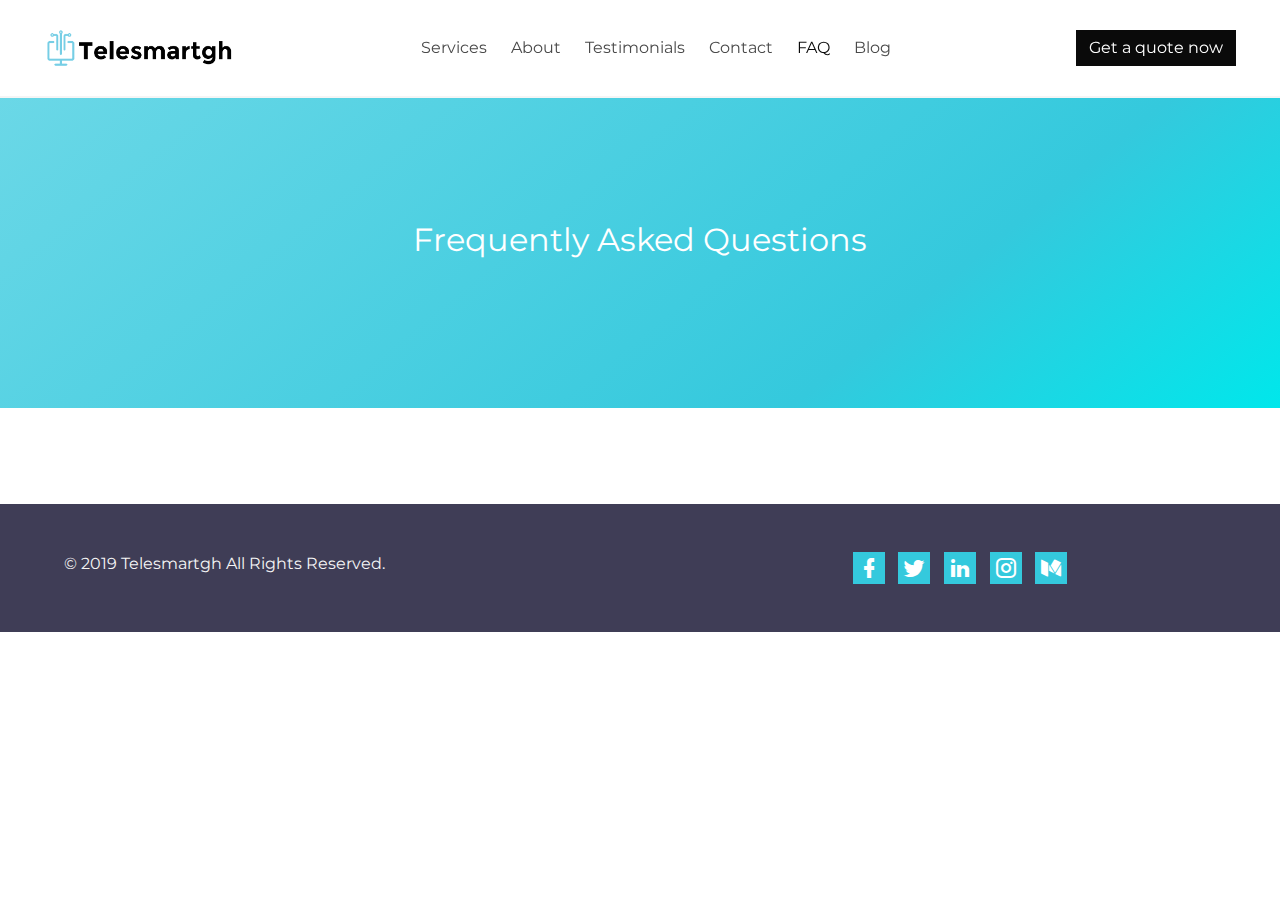
==== faq.html @ b4945550 "created faq page" ====
<!DOCTYPE html>
<html lang="en" class="has-navbar-fixed-top">

<head>
    <meta charset="UTF-8" />
    <meta name="viewport" content="width=device-width, initial-scale=1.0" />
    <meta http-equiv="X-UA-Compatible" content="ie=edge" />
    <link rel="shortcut icon" href="assets/img/Telesmartgh-icon.png" type="image/x-icon">
    <link rel="stylesheet" href="assets/css/bulma.min.css" />
    <link rel="stylesheet" href="assets/MaterialDesign-Webfont-master/css/materialdesignicons.min.css">
    <link rel="stylesheet" href="assets/css/bulma-timeline.min.css">
    <link rel="stylesheet" href="assets/css/styles.css" />
    <title>Telesmartgh: Frequently Asked Questions</title>
</head>

<body>
    <nav class="navbar is-spaced has-shadow is-fixed-top" role="navigation" aria-label="main navigation">
        <div class="navbar-brand">
            <a class="navbar-item" href="#main-navbar">
                <img src="assets/img/Telesmartgh-logo.png" />
            </a>
            <a role="button" class="navbar-burger burger" aria-label="menu" aria-expanded="false"
                data-target="navbarBasicExample">
                <span aria-hidden="true"></span>
                <span aria-hidden="true"></span>
                <span aria-hidden="true"></span>
            </a>
        </div>

        <div id="main-navbar" class="navbar-menu">
            <div class="navbar-end">
                <a class="navbar-item" href="index#services">
                    Services
                </a>
                <a class="navbar-item" href="index#about">
                    About
                </a>
                <a class="navbar-item" href="index#testimonials">
                    Testimonials
                </a>
                <a class="navbar-item" href="index#contact">
                    Contact
                </a>
                <a class="navbar-item is-active" href="#">
                    FAQ
                </a>
                <a class="navbar-item" href="https://medium.com/@telesmartgh">
                    Blog
                </a>
            </div>
            <div class="navbar-end">
                <div class="navbar-item">
                    <div class="buttons">
                        <a class="button is-black is-normal is-radiusless">
                            Get a quote now
                        </a>
                    </div>
                </div>
            </div>
        </div>
    </nav>

    <section class="hero is-medium custom-gradient is-fullheight-with-navbar">
        <div class="hero-body">
            <h4 class="is-size-3 has-text-centered has-text-white">Frequently Asked Questions</h4>
        </div>
    </section>

    <section class="">
        <div class="hero-body">
            
        </div>
    </section>

    <section class="footer is-dark">
        <div class="container">
            <div class="columns">
                <div class="column">
                    <p>
                        &copy; 2019 Telesmartgh All Rights Reserved.
                    </p>
                </div>
                <div class="column is-4">
                    <ul class="footer-social">
                        <li>
                            <a href="https://m.facebook.com/telesmart.gh" target="_blank" rel="noopener noreferrer">
                                <i class="icon is-medium mdi mdi-facebook mdi-24px mdi-light social-icon"></i>
                            </a>
                        </li>
                        <li>
                            <a href="https://twitter.com/telesmartgh" target="_blank" rel="noopener noreferrer">
                                <i class="icon is-medium mdi mdi-twitter mdi-24px mdi-light social-icon"></i>
                            </a>
                        </li>
                        <li>
                            <a href="https://www.linkedin.com/in/telesmart-gh-77909918b" target="_blank" rel="noopener noreferrer">
                                <i class="icon is-medium mdi mdi-linkedin mdi-24px mdi-light social-icon"></i>
                            </a>
                        </li>
                        <li>
                            <a href="https://www.instagram.com/telesmartgh/" target="_blank" rel="noopener noreferrer">
                                <i class="icon is-medium mdi mdi-instagram mdi-24px mdi-light social-icon"></i>
                            </a>
                        </li>
                        <li>
                            <a href="https://medium.com/@telesmartgh" target="_blank" rel="noopener noreferrer">
                                <i class="icon is-medium mdi mdi-medium mdi-24px mdi-light social-icon"></i>
                            </a>
                        </li>
                    </ul>
                </div>
            </div>
        </div>
    </section>


    <script src="assets/js/jquery-3.1.1.min.js"></script>
    <script>
        $(document).ready(function() {
            // Check for click events on the navbar burger icon
            $(".navbar-burger").click(function() {
                // Toggle the "is-active" class on both the "navbar-burger" and the "navbar-menu"
                $(".navbar-burger").toggleClass("is-active");
                $(".navbar-menu").toggleClass("is-active");
            });
        });
    </script>
</body>

</html>
---- assets/css/styles.css ----
@import url('https://fonts.googleapis.com/css?family=Montserrat:300,400&display=swap');

html, body {
    font-family: 'Montserrat', sans-serif;
    scroll-behavior: smooth;
}

body.has-navbar-fixed-top, html.has-navbar-fixed-top {
    padding-top: 4.5rem;
}

.navbar-item img {
    max-height: 3rem;
}

.custom-text-color {
    color: #4c4b77;
}

.custom-gradient {
    background-image: linear-gradient(141deg,#6cd8e7 0,#34c9dd 71%,#00e7eb 100%);
}

.hero-text {
    padding: 2rem 0 0 3rem;
}

.hero-text h1 {
    line-height: 3.7rem;
}

.about-text {
    padding: 0 2rem;
}

.custom-box {
    padding: 45px;
    box-shadow: 0px 15px 60px 0px rgba(0,0,0,0.1);
    background-color: #fff;
    margin: 2rem 1rem;
}

.footer {
    background-color: #3f3d56;
    color: whitesmoke;
    padding: 3rem 1.5rem 3rem;
}

.footer-social li {
    display: inline-block;
    margin: 0 0.3rem;
}

.social-icon {
    background-color: #34c9dd;
    padding: 0.5rem;
}

.social-icon:hover {
    background-color: #4c4b77;
}
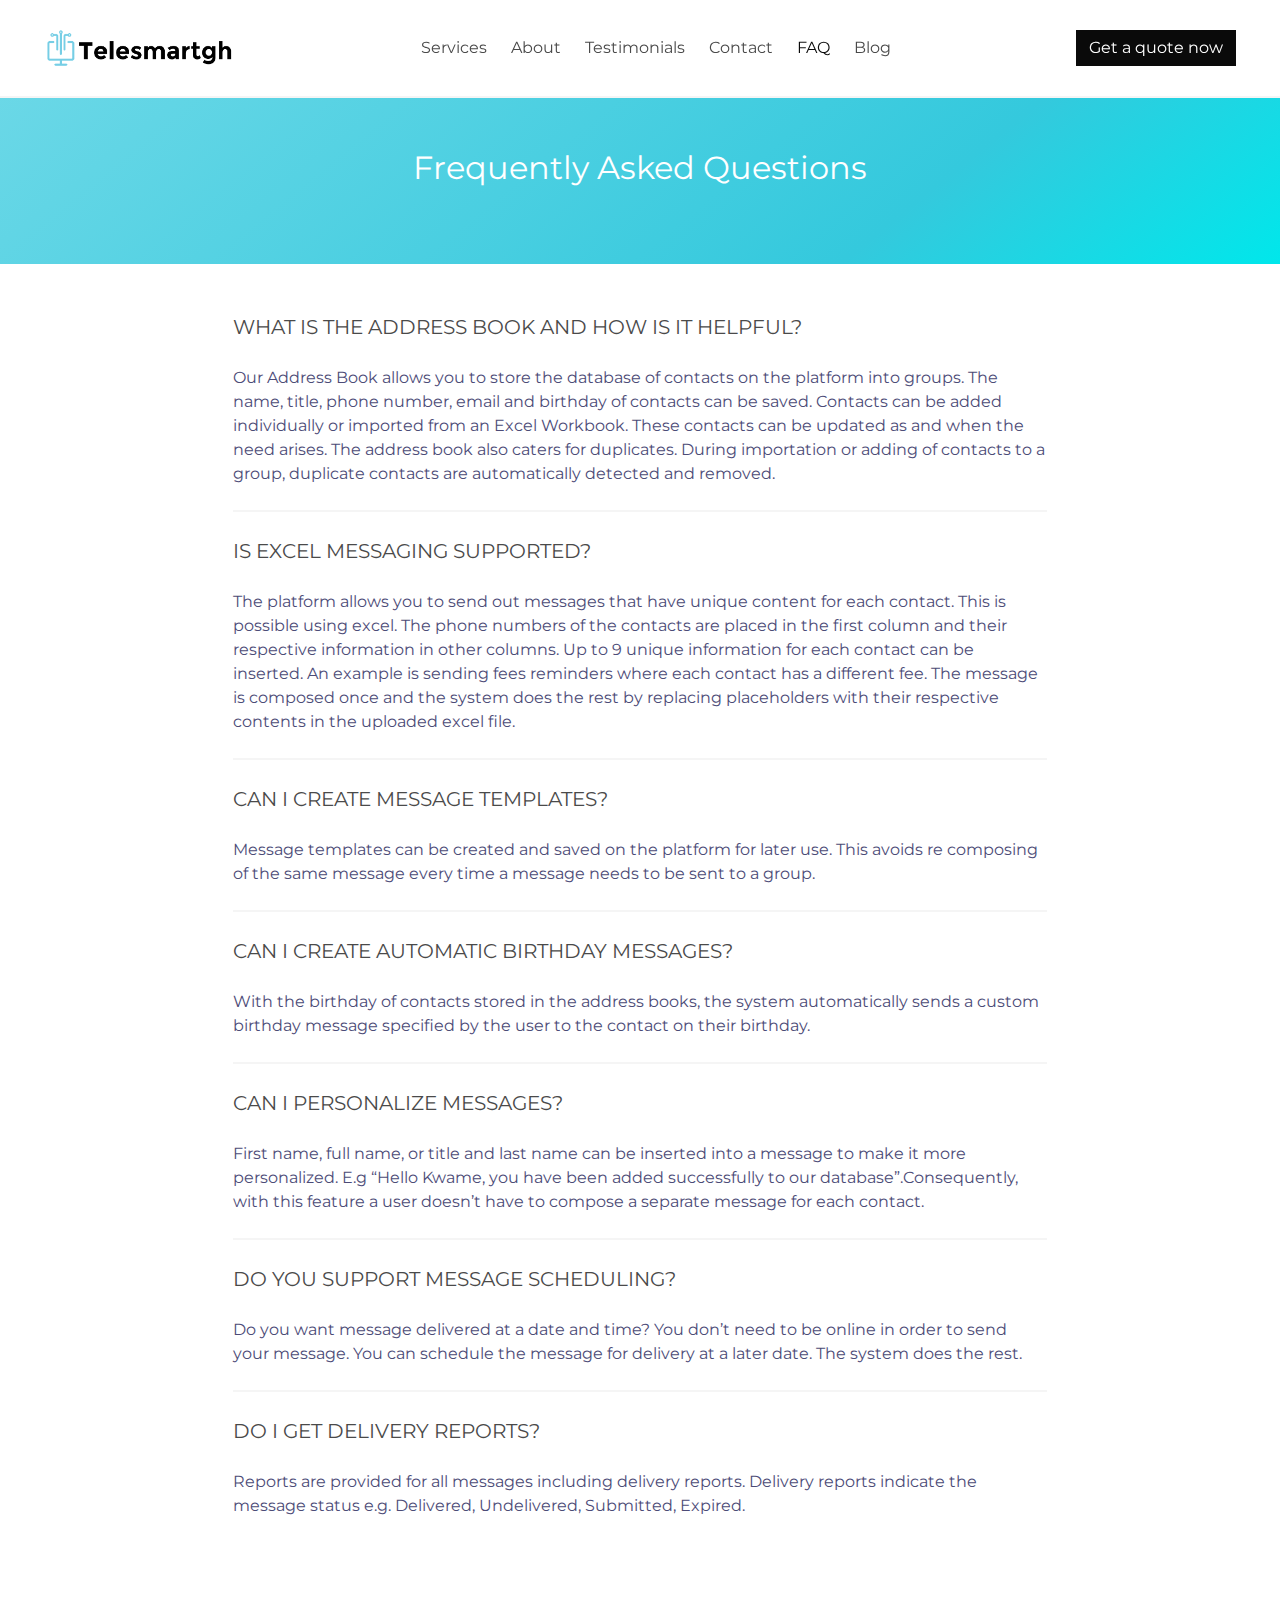
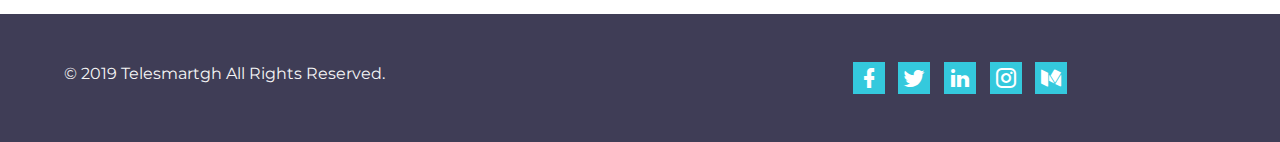
==== commit 2b991fa4: "added content to faq" ====
--- a/faq.html
+++ b/faq.html
@@ -60,15 +60,101 @@
         </div>
     </nav>
 
-    <section class="hero is-medium custom-gradient is-fullheight-with-navbar">
+    <section class="hero custom-gradient is-fullheight-with-navbar">
         <div class="hero-body">
-            <h4 class="is-size-3 has-text-centered has-text-white">Frequently Asked Questions</h4>
+            <br>
+            <h4 class="is-size-3 has-text-centered has-text-white">
+                Frequently Asked Questions
+            </h4>
+            <br>
         </div>
     </section>
 
-    <section class="">
+    <section class="hero">
         <div class="hero-body">
-            
+            <div class="columns">
+                <div class="column is-8 is-offset-2">
+                    <div class="faq-text">
+                        <h4 class="is-size-5 is-uppercase is-black">
+                            what is the address book and how is it helpful?
+                        </h4>
+                        <br>
+                        <p class="custom-text-color">
+                            Our Address Book allows you to store the database of contacts on the platform 
+                            into groups. The name, title, phone number, email and birthday of contacts can 
+                            be saved. Contacts can be added individually or imported from an Excel Workbook. 
+                            These contacts can be updated as and when the need arises. The address book also 
+                            caters for duplicates. During importation or adding of contacts to a group, 
+                            duplicate contacts are automatically detected and removed.
+                        </p>
+                        <hr>
+                        <h4 class="is-size-5 is-uppercase is-black">
+                            is excel messaging supported?
+                        </h4>
+                        <br>
+                        <p class="custom-text-color">
+                            The platform allows you to send out messages that have unique content for each 
+                            contact. This is possible using excel. The phone numbers of the contacts are placed 
+                            in the first column and their respective information in other columns. Up to 9 unique 
+                            information for each contact can be inserted. An example is sending fees reminders 
+                            where each contact has a different fee. The message is composed once and the system 
+                            does the rest by replacing placeholders with their respective contents in the uploaded 
+                            excel file.
+                        </p>
+                        <hr>
+                        <h4 class="is-size-5 is-uppercase is-black">
+                            can i create message templates?
+                        </h4>
+                        <br>
+                        <p class="custom-text-color">
+                            Message templates can be created and saved on the platform for later use. 
+                            This avoids re composing of the same message every time a message needs to 
+                            be sent to a group.
+                        </p>
+                        <hr>
+                        <h4 class="is-size-5 is-uppercase is-black">
+                            can i create automatic birthday messages?
+                        </h4>
+                        <br>
+                        <p class="custom-text-color">
+                            With the birthday of contacts stored in the address books, the system 
+                            automatically sends a custom birthday message specified by the user to the 
+                            contact on their birthday.
+                        </p>
+                        <hr>
+                        <h4 class="is-size-5 is-uppercase is-black">
+                            can i personalize messages?
+                        </h4>
+                        <br>
+                        <p class="custom-text-color">
+                            First name, full name, or title and last name can be inserted into a message 
+                            to make it more personalized. E.g “Hello Kwame, you have been added successfully 
+                            to our database”.Consequently, with this feature a user doesn’t have to compose 
+                            a separate message for each contact.
+                        </p>
+                        <hr>
+                        <h4 class="is-size-5 is-uppercase is-black">
+                            Do you support message scheduling?
+                        </h4>
+                        <br>
+                        <p class="custom-text-color">
+                            Do you want message delivered at a date and time? You don’t need to be online in 
+                            order to send your message. You can schedule the message for delivery at a later date. 
+                            The system does the rest.
+                        </p>
+                        <hr>
+                        <h4 class="is-size-5 is-uppercase is-black">
+                            Do i get delivery reports?
+                        </h4>
+                        <br>
+                        <p class="custom-text-color">
+                            Reports are provided for all messages including delivery reports. Delivery reports 
+                            indicate the message status e.g. Delivered, Undelivered, Submitted, Expired.
+                        </p>
+                        <br><br>
+                    </div>
+                </div>
+            </div>
         </div>
     </section>
 
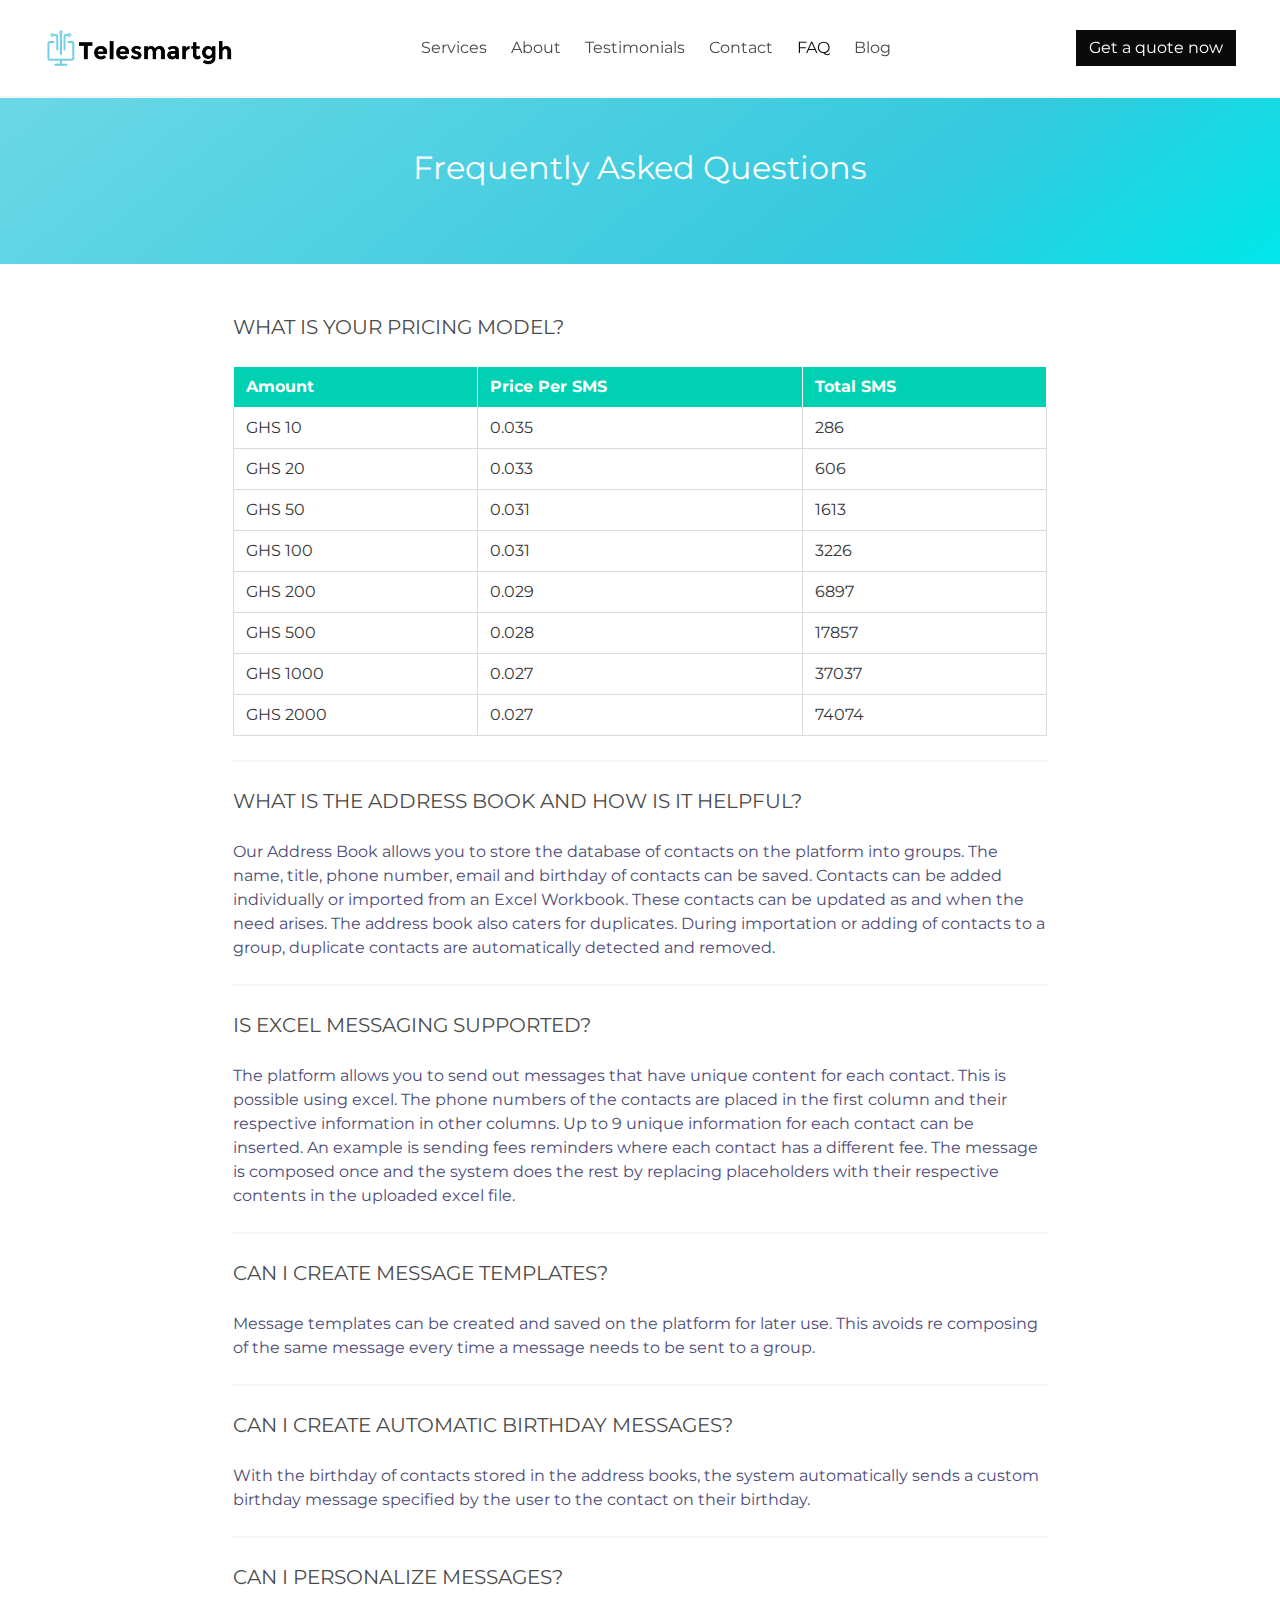
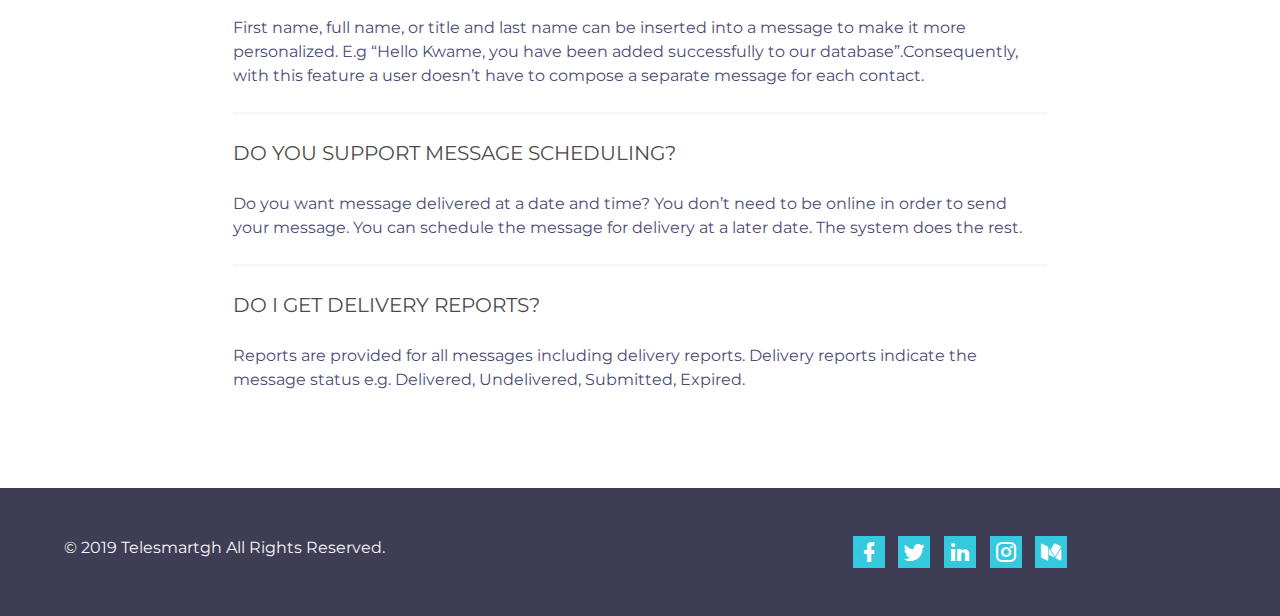
==== commit abb28398: "added pricing to faq" ====
--- a/faq.html
+++ b/faq.html
@@ -29,16 +29,16 @@
 
         <div id="main-navbar" class="navbar-menu">
             <div class="navbar-end">
-                <a class="navbar-item" href="index#services">
+                <a class="navbar-item" href="index.html#services">
                     Services
                 </a>
-                <a class="navbar-item" href="index#about">
+                <a class="navbar-item" href="index.html#about">
                     About
                 </a>
-                <a class="navbar-item" href="index#testimonials">
+                <a class="navbar-item" href="index.html#testimonials">
                     Testimonials
                 </a>
-                <a class="navbar-item" href="index#contact">
+                <a class="navbar-item" href="index.html#contact">
                     Contact
                 </a>
                 <a class="navbar-item is-active" href="#">
@@ -76,15 +76,72 @@
                 <div class="column is-8 is-offset-2">
                     <div class="faq-text">
                         <h4 class="is-size-5 is-uppercase is-black">
+                            what is your pricing model?
+                        </h4>
+                        <br>
+                        <table class="table is-hoverable is-bordered is-fullwidth">
+                            <thead>
+                                <tr class="is-selected">
+                                    <th>Amount</th>
+                                    <th>Price Per SMS</th>
+                                    <th>Total SMS</th>
+                                </tr>
+                            </thead>
+                            <tbody class="wpsm-tbody">
+                                <tr>
+                                    <td> GHS 10
+                                    </td>
+                                    <td class=""> 0.035 </td>
+                                    <td> 286 </td>
+                                </tr>
+                                <tr>
+                                    <td> GHS 20 </td>
+                                    <td class=""> 0.033 </td>
+                                    <td> 606 </td>
+                                </tr>
+                                <tr>
+                                    <td> GHS 50 </td>
+                                    <td class=""> 0.031 </td>
+                                    <td> 1613 </td>
+                                </tr>
+                                <tr>
+                                    <td> GHS 100 </td>
+                                    <td class=""> 0.031 </td>
+                                    <td> 3226 </td>
+                                </tr>
+                                <tr>
+                                    <td> GHS 200 </td>
+                                    <td class=""> 0.029 </td>
+                                    <td> 6897 </td>
+                                </tr>
+                                <tr>
+                                    <td> GHS 500 </td>
+                                    <td class=""> 0.028 </td>
+                                    <td> 17857 </td>
+                                </tr>
+                                <tr>
+                                    <td> GHS 1000 </td>
+                                    <td class=""> 0.027 </td>
+                                    <td> 37037 </td>
+                                </tr>
+                                <tr>
+                                    <td> GHS 2000 </td>
+                                    <td class=""> 0.027 </td>
+                                    <td> 74074 </td>
+                                </tr>
+                            </tbody>
+                        </table>
+                        <hr>
+                        <h4 class="is-size-5 is-uppercase is-black">
                             what is the address book and how is it helpful?
                         </h4>
                         <br>
                         <p class="custom-text-color">
-                            Our Address Book allows you to store the database of contacts on the platform 
-                            into groups. The name, title, phone number, email and birthday of contacts can 
-                            be saved. Contacts can be added individually or imported from an Excel Workbook. 
-                            These contacts can be updated as and when the need arises. The address book also 
-                            caters for duplicates. During importation or adding of contacts to a group, 
+                            Our Address Book allows you to store the database of contacts on the platform
+                            into groups. The name, title, phone number, email and birthday of contacts can
+                            be saved. Contacts can be added individually or imported from an Excel Workbook.
+                            These contacts can be updated as and when the need arises. The address book also
+                            caters for duplicates. During importation or adding of contacts to a group,
                             duplicate contacts are automatically detected and removed.
                         </p>
                         <hr>
@@ -93,12 +150,12 @@
                         </h4>
                         <br>
                         <p class="custom-text-color">
-                            The platform allows you to send out messages that have unique content for each 
-                            contact. This is possible using excel. The phone numbers of the contacts are placed 
-                            in the first column and their respective information in other columns. Up to 9 unique 
-                            information for each contact can be inserted. An example is sending fees reminders 
-                            where each contact has a different fee. The message is composed once and the system 
-                            does the rest by replacing placeholders with their respective contents in the uploaded 
+                            The platform allows you to send out messages that have unique content for each
+                            contact. This is possible using excel. The phone numbers of the contacts are placed
+                            in the first column and their respective information in other columns. Up to 9 unique
+                            information for each contact can be inserted. An example is sending fees reminders
+                            where each contact has a different fee. The message is composed once and the system
+                            does the rest by replacing placeholders with their respective contents in the uploaded
                             excel file.
                         </p>
                         <hr>
@@ -107,8 +164,8 @@
                         </h4>
                         <br>
                         <p class="custom-text-color">
-                            Message templates can be created and saved on the platform for later use. 
-                            This avoids re composing of the same message every time a message needs to 
+                            Message templates can be created and saved on the platform for later use.
+                            This avoids re composing of the same message every time a message needs to
                             be sent to a group.
                         </p>
                         <hr>
@@ -117,8 +174,8 @@
                         </h4>
                         <br>
                         <p class="custom-text-color">
-                            With the birthday of contacts stored in the address books, the system 
-                            automatically sends a custom birthday message specified by the user to the 
+                            With the birthday of contacts stored in the address books, the system
+                            automatically sends a custom birthday message specified by the user to the
                             contact on their birthday.
                         </p>
                         <hr>
@@ -127,9 +184,9 @@
                         </h4>
                         <br>
                         <p class="custom-text-color">
-                            First name, full name, or title and last name can be inserted into a message 
-                            to make it more personalized. E.g “Hello Kwame, you have been added successfully 
-                            to our database”.Consequently, with this feature a user doesn’t have to compose 
+                            First name, full name, or title and last name can be inserted into a message
+                            to make it more personalized. E.g “Hello Kwame, you have been added successfully
+                            to our database”.Consequently, with this feature a user doesn’t have to compose
                             a separate message for each contact.
                         </p>
                         <hr>
@@ -138,8 +195,8 @@
                         </h4>
                         <br>
                         <p class="custom-text-color">
-                            Do you want message delivered at a date and time? You don’t need to be online in 
-                            order to send your message. You can schedule the message for delivery at a later date. 
+                            Do you want message delivered at a date and time? You don’t need to be online in
+                            order to send your message. You can schedule the message for delivery at a later date.
                             The system does the rest.
                         </p>
                         <hr>
@@ -148,7 +205,7 @@
                         </h4>
                         <br>
                         <p class="custom-text-color">
-                            Reports are provided for all messages including delivery reports. Delivery reports 
+                            Reports are provided for all messages including delivery reports. Delivery reports
                             indicate the message status e.g. Delivered, Undelivered, Submitted, Expired.
                         </p>
                         <br><br>
@@ -179,7 +236,8 @@
                             </a>
                         </li>
                         <li>
-                            <a href="https://www.linkedin.com/in/telesmart-gh-77909918b" target="_blank" rel="noopener noreferrer">
+                            <a href="https://www.linkedin.com/in/telesmart-gh-77909918b" target="_blank"
+                                rel="noopener noreferrer">
                                 <i class="icon is-medium mdi mdi-linkedin mdi-24px mdi-light social-icon"></i>
                             </a>
                         </li>
@@ -202,9 +260,9 @@
 
     <script src="assets/js/jquery-3.1.1.min.js"></script>
     <script>
-        $(document).ready(function() {
+        $(document).ready(function () {
             // Check for click events on the navbar burger icon
-            $(".navbar-burger").click(function() {
+            $(".navbar-burger").click(function () {
                 // Toggle the "is-active" class on both the "navbar-burger" and the "navbar-menu"
                 $(".navbar-burger").toggleClass("is-active");
                 $(".navbar-menu").toggleClass("is-active");
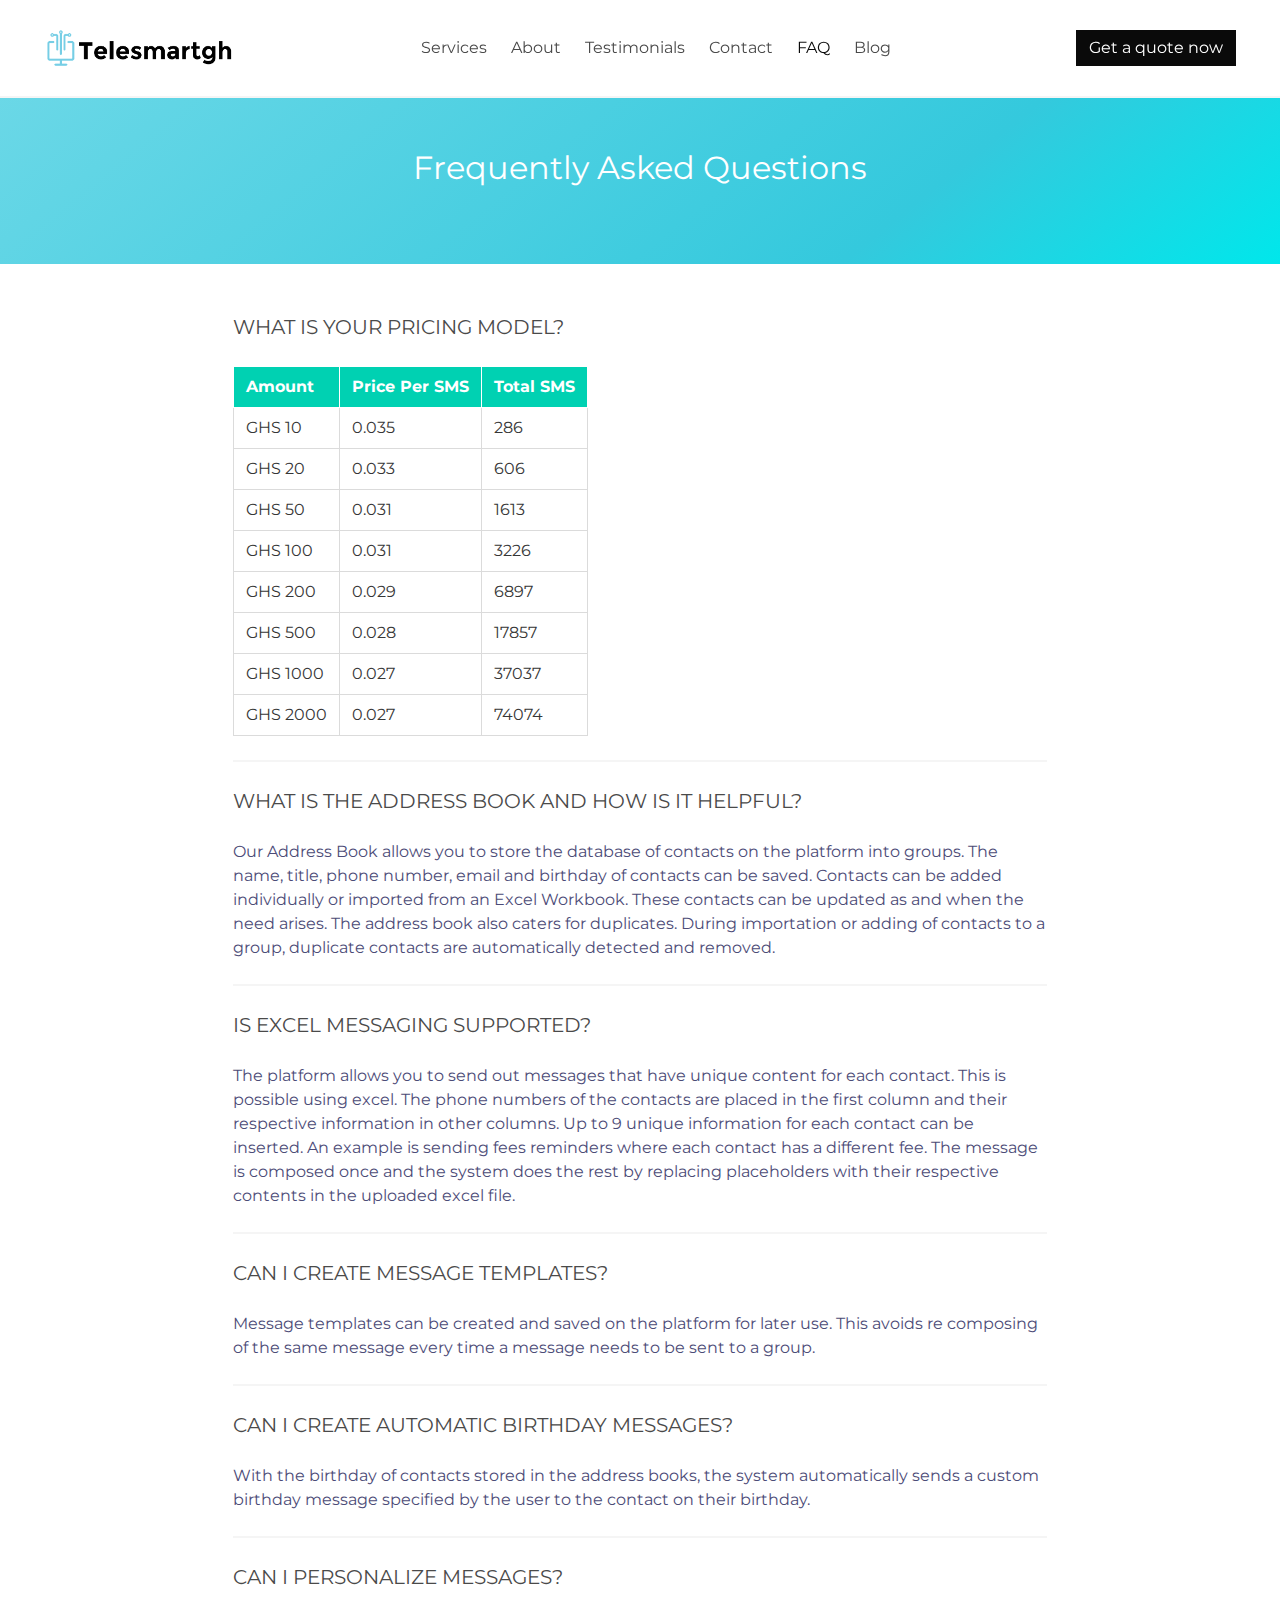
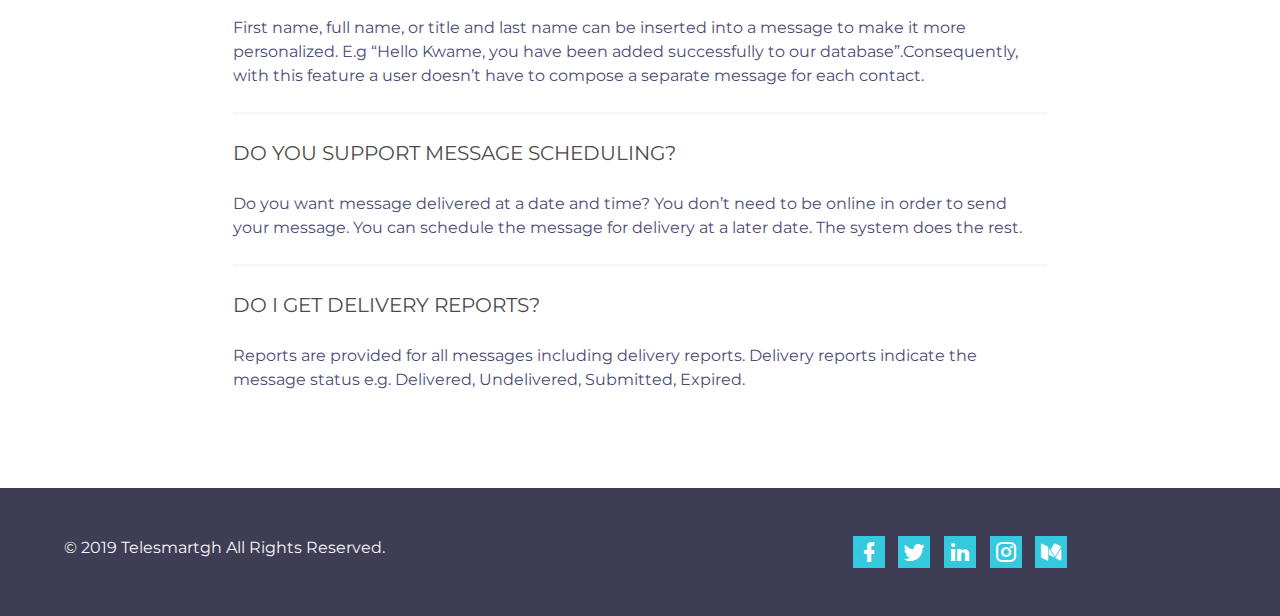
==== commit 183fabd4: "added pricing table" ====
--- a/faq.html
+++ b/faq.html
@@ -79,7 +79,7 @@
                             what is your pricing model?
                         </h4>
                         <br>
-                        <table class="table is-hoverable is-bordered is-fullwidth">
+                        <table class="table is-hoverable is-bordered is-fullwidtha">
                             <thead>
                                 <tr class="is-selected">
                                     <th>Amount</th>
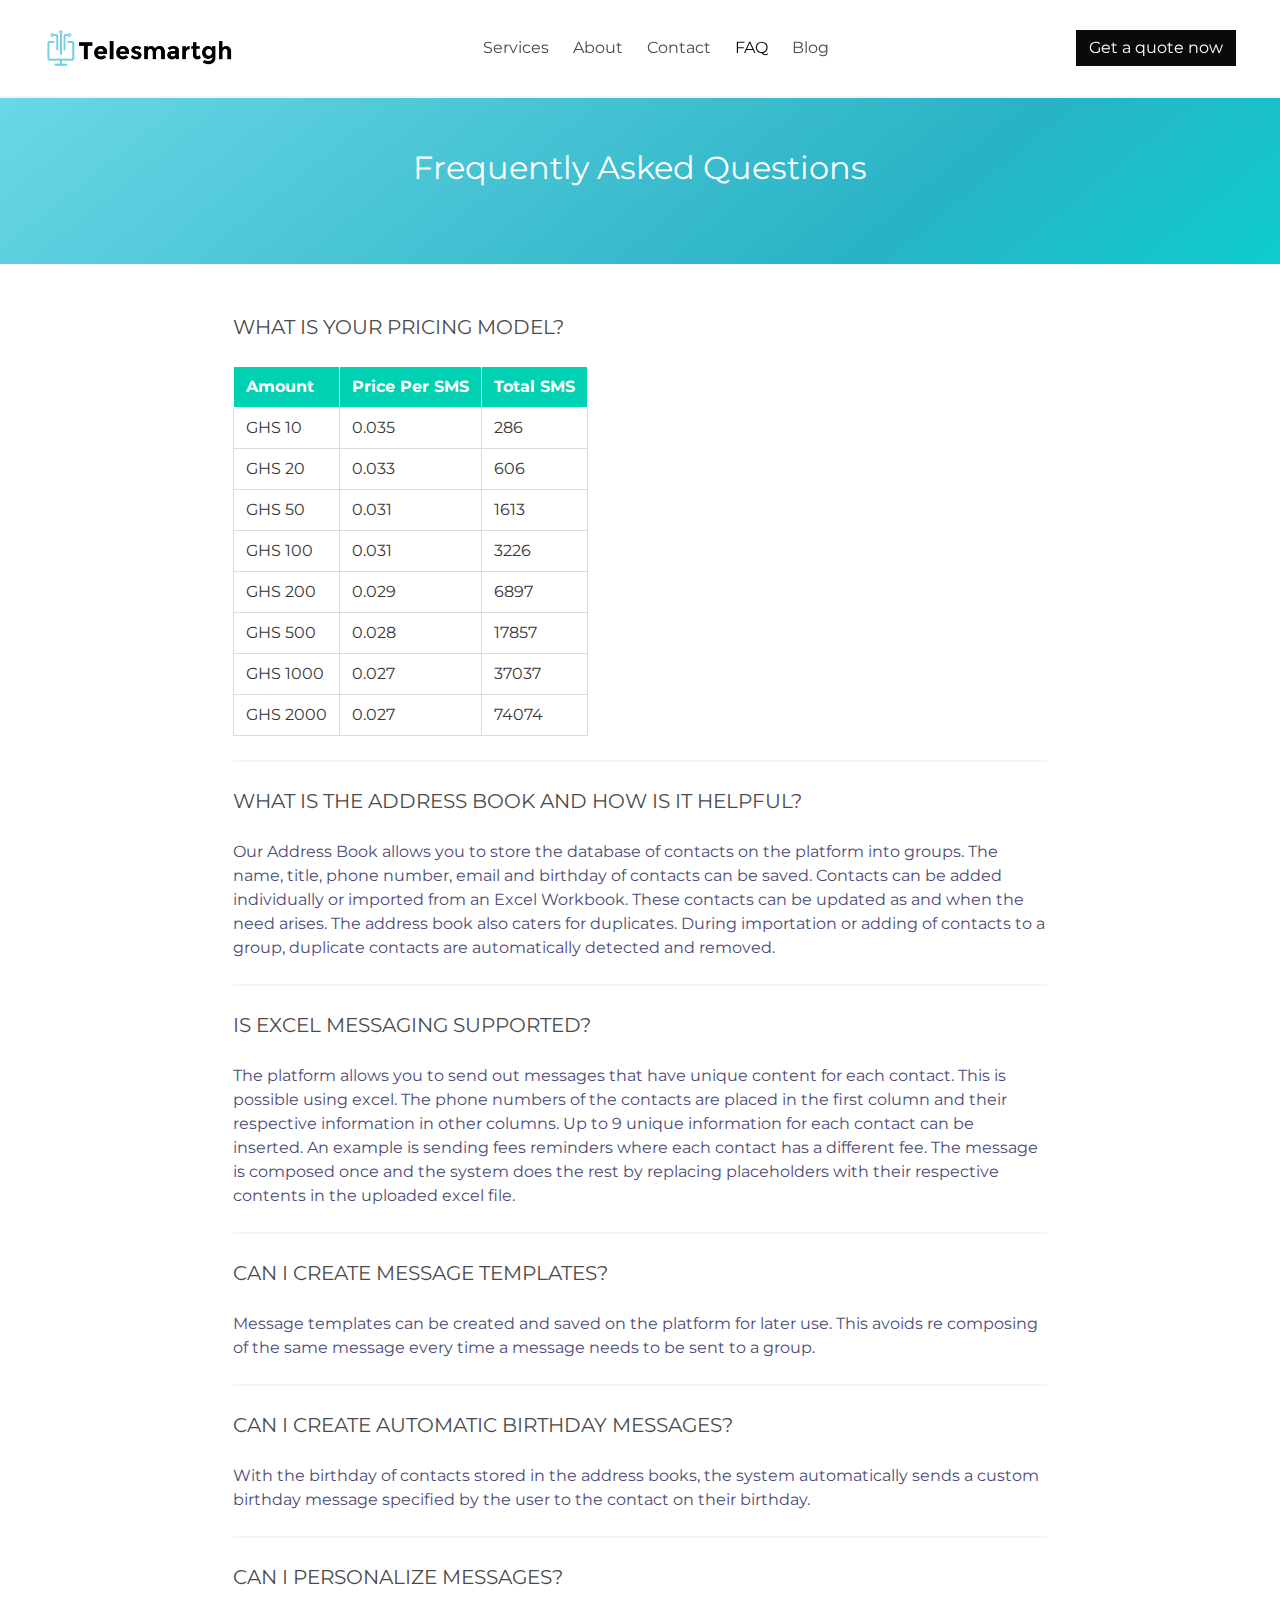
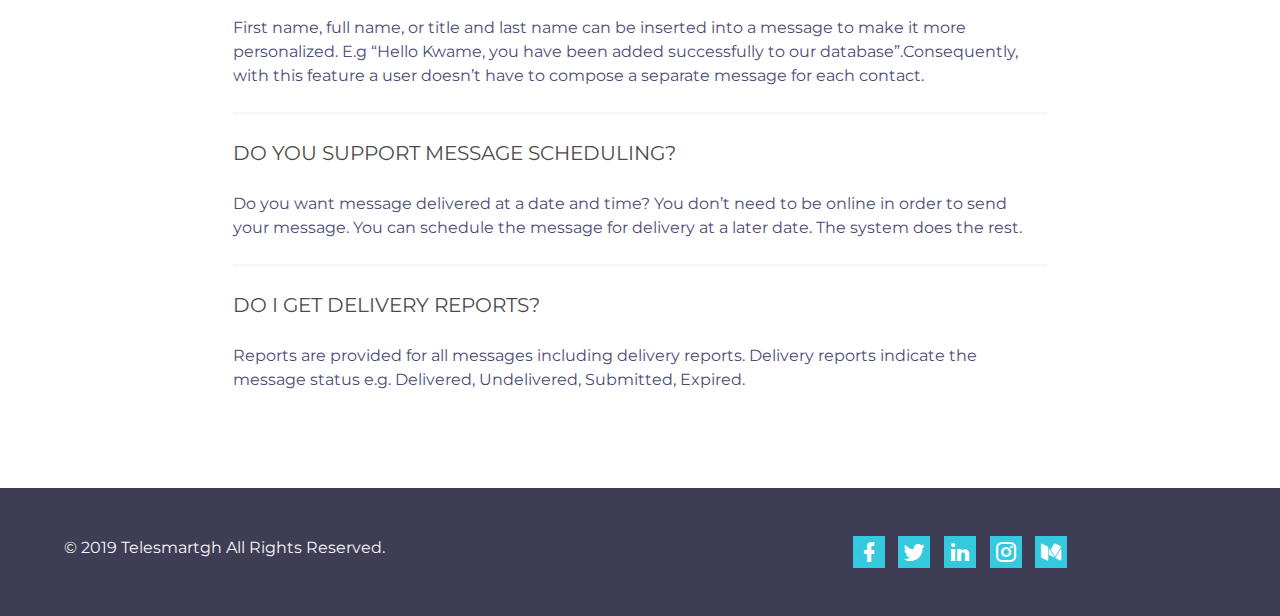
==== commit c0d50bef: "removed link to testimonial" ====
--- a/faq.html
+++ b/faq.html
@@ -35,9 +35,9 @@
                 <a class="navbar-item" href="index.html#about">
                     About
                 </a>
-                <a class="navbar-item" href="index.html#testimonials">
+                <!-- <a class="navbar-item" href="index.html#testimonials">
                     Testimonials
-                </a>
+                </a> -->
                 <a class="navbar-item" href="index.html#contact">
                     Contact
                 </a>
@@ -51,7 +51,7 @@
             <div class="navbar-end">
                 <div class="navbar-item">
                     <div class="buttons">
-                        <a class="button is-black is-normal is-radiusless">
+                        <a href="https://forms.gle/N54o7AHx36pvJCMu6" class="button is-black is-normal is-radiusless">
                             Get a quote now
                         </a>
                     </div>
--- a/assets/css/styles.css
+++ b/assets/css/styles.css
@@ -17,8 +17,12 @@
     color: #4c4b77;
 }
 
+.custom-light {
+    background-color: #f0fbfd;
+}
+
 .custom-gradient {
-    background-image: linear-gradient(141deg,#6cd8e7 0,#34c9dd 71%,#00e7eb 100%);
+    background-image: linear-gradient(141deg,#6cd8e7 0,#29b3c5 71%,#0ecccf 100%);
 }
 
 .hero-text {
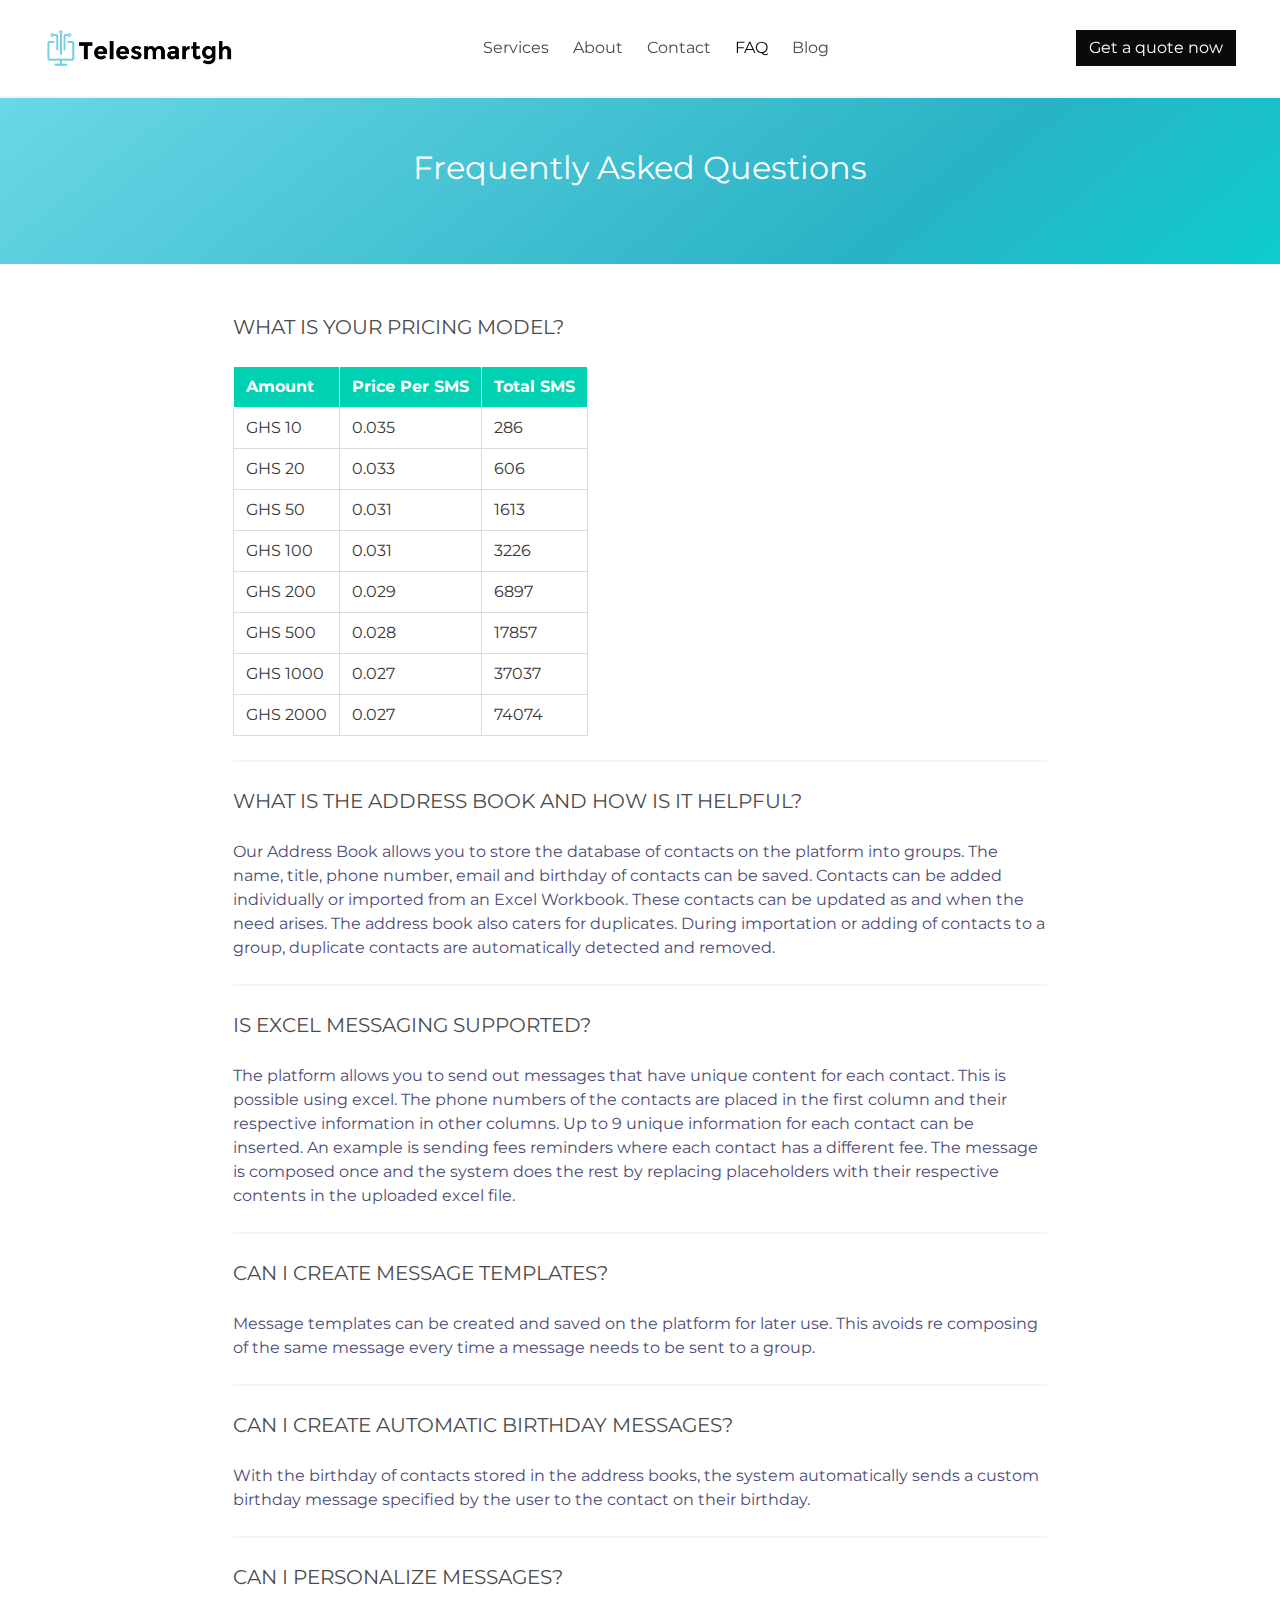
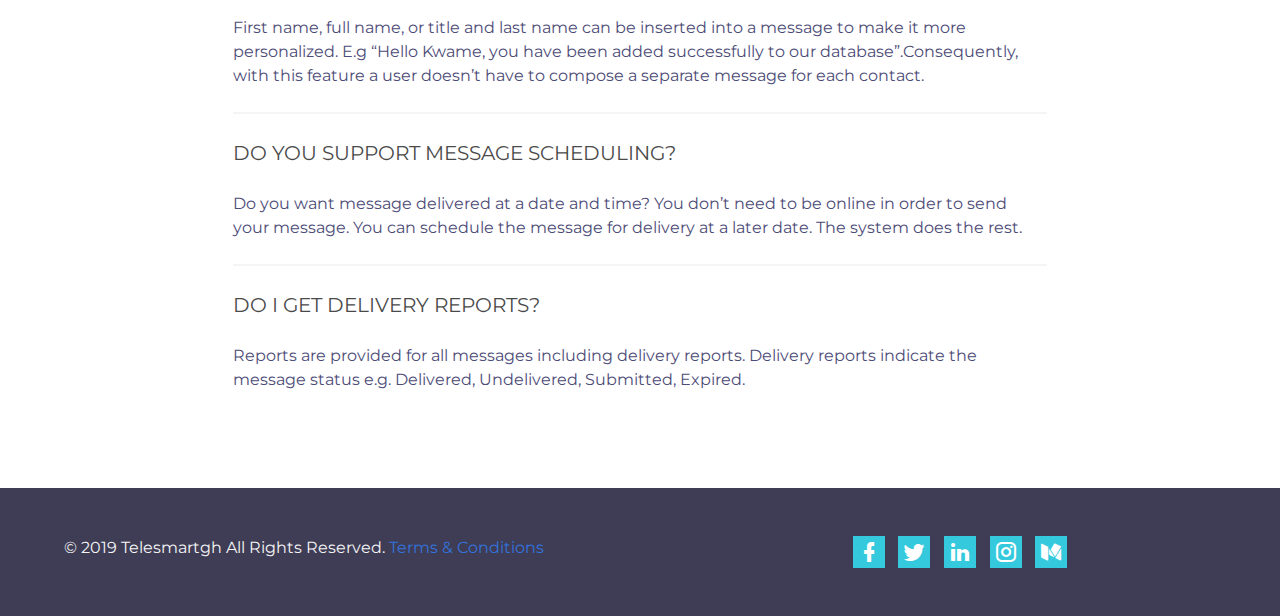
==== commit d7ed3da5: "added link to terms and conditions" ====
--- a/faq.html
+++ b/faq.html
@@ -220,7 +220,7 @@
             <div class="columns">
                 <div class="column">
                     <p>
-                        &copy; 2019 Telesmartgh All Rights Reserved.
+                        &copy; 2019 Telesmartgh All Rights Reserved. <a href="terms&conditions.html">Terms & Conditions</a>
                     </p>
                 </div>
                 <div class="column is-4">
